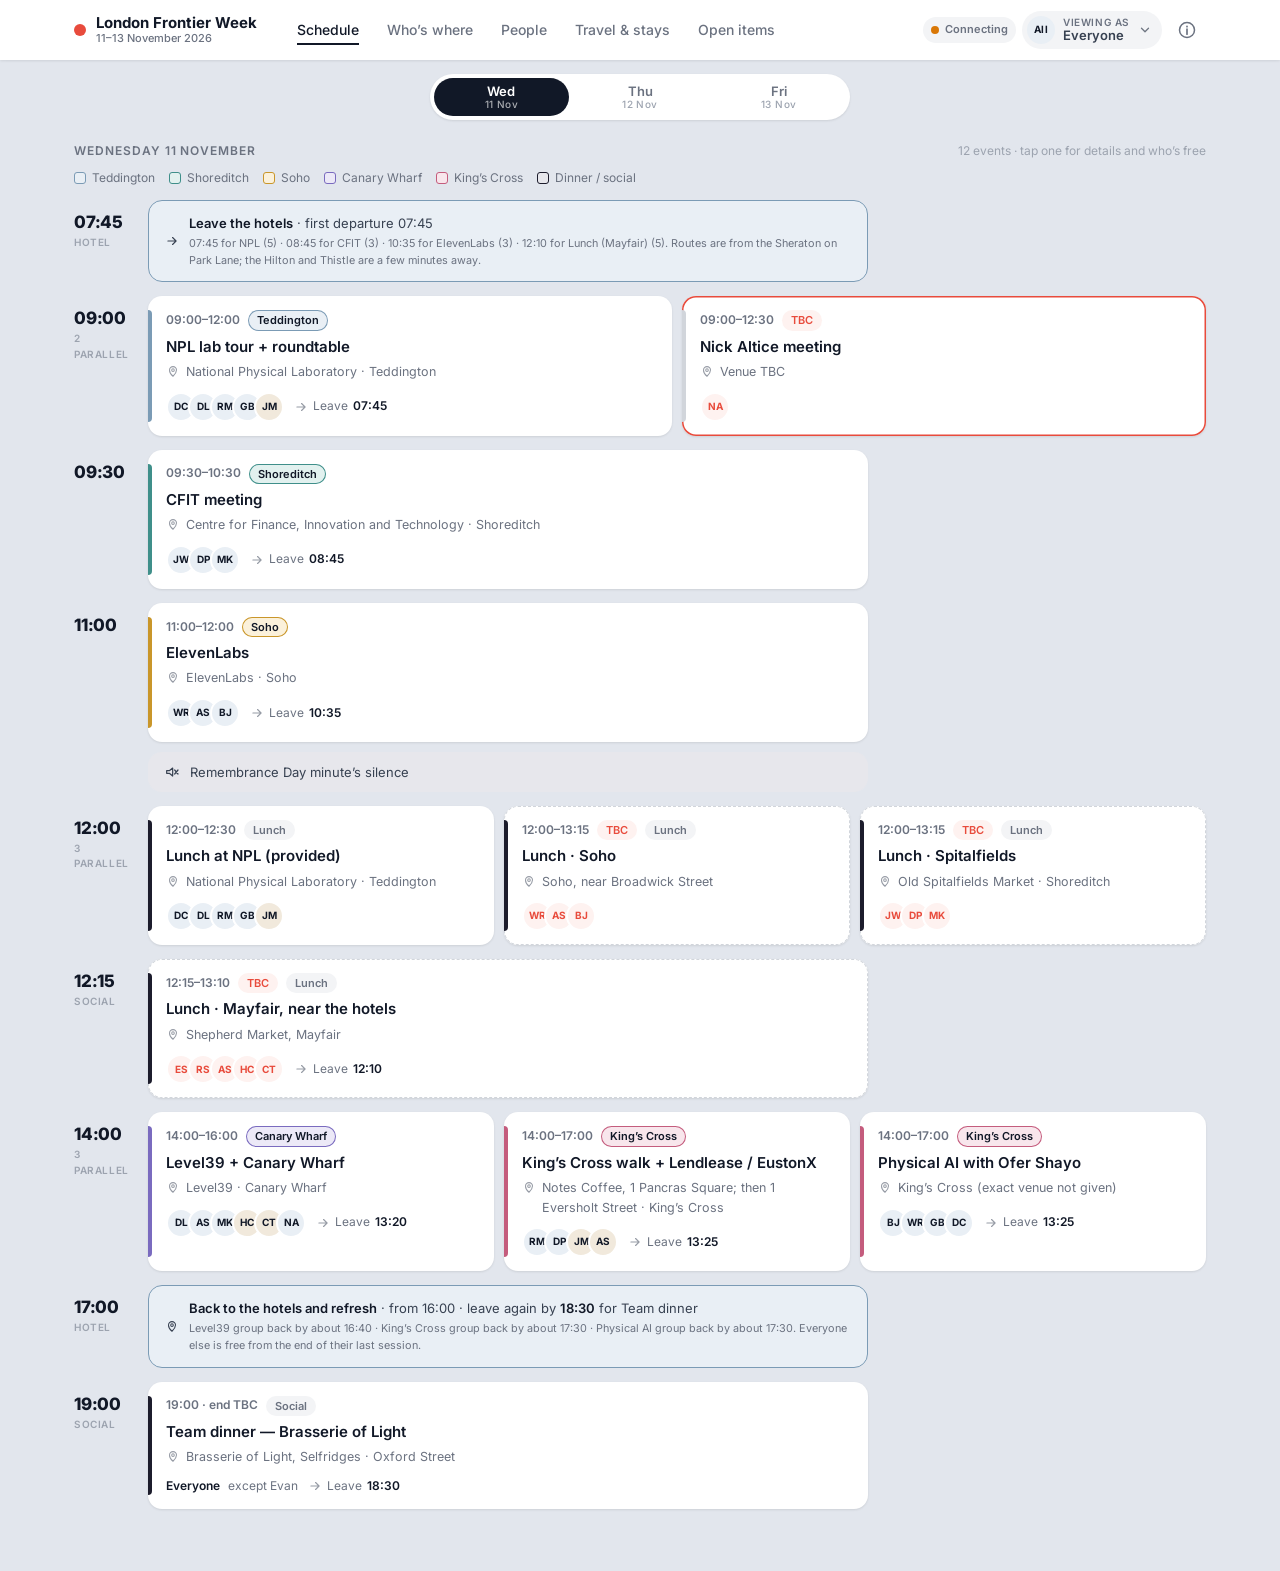
==== index.html @ eea6e0cc "Publish London Frontier Week schedule app Co-Authored-By: Claude Fable 5.1 <noreply@anthropic.com> C" ====
<!DOCTYPE html>
<html lang="en">
<head>
  <meta charset="UTF-8" />
  <meta name="viewport" content="width=device-width, initial-scale=1, viewport-fit=cover" />
  <meta name="robots" content="noindex, nofollow" />
  <meta name="theme-color" content="#E2E6ED" />
  <meta name="apple-mobile-web-app-capable" content="yes" />
  <meta name="apple-mobile-web-app-status-bar-style" content="default" />
  <meta name="apple-mobile-web-app-title" content="Frontier Week" />
  <title>London Frontier Week</title>
  <link rel="manifest" href="manifest.webmanifest" />
  <link rel="icon" href="icon.svg" type="image/svg+xml" />
  <link rel="apple-touch-icon" href="icon-180.png" />
  <link rel="preconnect" href="https://fonts.googleapis.com" />
  <link rel="preconnect" href="https://fonts.gstatic.com" crossorigin />
  <link href="https://fonts.googleapis.com/css2?family=Inter:wght@400;500;600;700;800&display=swap" rel="stylesheet" />
  <link rel="stylesheet" href="styles.css" />
</head>
<body>
  <a class="skip" href="#main">Skip to content</a>

  <header class="topbar">
    <div class="topbar-inner">
      <a class="brand" href="#schedule" aria-label="London Frontier Week, home">
        <span class="brand-mark" aria-hidden="true"></span>
        <span class="brand-text">
          <span class="brand-title"><span class="long">London </span>Frontier Week</span>
          <span class="brand-sub" id="brandSub">11–13 November 2026</span>
        </span>
      </a>

      <nav class="nav" aria-label="Sections">
        <a class="nav-link" data-tab="schedule" href="#schedule">Schedule</a>
        <a class="nav-link" data-tab="board" href="#board">Who’s where</a>
        <a class="nav-link" data-tab="people" href="#people">People</a>
        <a class="nav-link" data-tab="logistics" href="#logistics">Travel &amp; stays</a>
        <a class="nav-link" data-tab="issues" href="#issues">Open items</a>
      </nav>

      <div class="topbar-actions">
        <span class="status static" id="status" title="Read-only copy"><i></i><span>Read-only</span></span>
        <button class="editbtn" id="editBtn" type="button" aria-pressed="false" hidden></button>
        <button class="viewer" id="viewerBtn" type="button" aria-haspopup="dialog">
          <span class="viewer-avatar" id="viewerAvatar" aria-hidden="true">All</span>
          <span class="viewer-text"><span class="viewer-label">Viewing as</span><span class="viewer-name" id="viewerName">Everyone</span></span>
          <svg class="viewer-caret" width="14" height="14" viewBox="0 0 24 24" aria-hidden="true"><path d="M6 9l6 6 6-6" fill="none" stroke="currentColor" stroke-width="2.2" stroke-linecap="round" stroke-linejoin="round"/></svg>
        </button>
        <button class="iconbtn" id="aboutBtn" type="button" aria-label="About this schedule">
          <svg width="20" height="20" viewBox="0 0 24 24" aria-hidden="true"><circle cx="12" cy="12" r="9" fill="none" stroke="currentColor" stroke-width="1.8"/><path d="M12 11v6M12 7.5v.5" stroke="currentColor" stroke-width="2" stroke-linecap="round"/></svg>
        </button>
      </div>
    </div>
  </header>

  <div class="daybar" id="daybar" role="tablist" aria-label="Day"></div>

  <main id="main" class="content" tabindex="-1"></main>

  <nav class="bottomnav" aria-label="Sections">
    <a class="bn-item" data-tab="schedule" href="#schedule">
      <svg viewBox="0 0 24 24" aria-hidden="true"><rect x="3.5" y="5" width="17" height="15" rx="3" fill="none" stroke="currentColor" stroke-width="1.8"/><path d="M3.5 10h17M8 3v4M16 3v4" stroke="currentColor" stroke-width="1.8" stroke-linecap="round"/></svg>
      <span>Schedule</span>
    </a>
    <a class="bn-item" data-tab="board" href="#board">
      <svg viewBox="0 0 24 24" aria-hidden="true"><path d="M4 7h7M4 12h11M4 17h5M14 7h6M18 12h2M12 17h8" stroke="currentColor" stroke-width="2.2" stroke-linecap="round"/></svg>
      <span>Who’s where</span>
    </a>
    <a class="bn-item" data-tab="people" href="#people">
      <svg viewBox="0 0 24 24" aria-hidden="true"><circle cx="9" cy="8.5" r="3.5" fill="none" stroke="currentColor" stroke-width="1.8"/><path d="M3 19c0-3.3 2.7-5.5 6-5.5s6 2.2 6 5.5" fill="none" stroke="currentColor" stroke-width="1.8" stroke-linecap="round"/><path d="M15.5 5.5a3 3 0 0 1 0 6M17 13.8c2.4.5 4 2.4 4 5.2" fill="none" stroke="currentColor" stroke-width="1.8" stroke-linecap="round"/></svg>
      <span>People</span>
    </a>
    <a class="bn-item" data-tab="logistics" href="#logistics">
      <svg viewBox="0 0 24 24" aria-hidden="true"><path d="M12 21s6-5.2 6-10.5A6 6 0 0 0 6 10.5C6 15.8 12 21 12 21z" fill="none" stroke="currentColor" stroke-width="1.8" stroke-linejoin="round"/><circle cx="12" cy="10.5" r="2.2" fill="none" stroke="currentColor" stroke-width="1.8"/></svg>
      <span>Travel</span>
    </a>
    <a class="bn-item" data-tab="issues" href="#issues">
      <svg viewBox="0 0 24 24" aria-hidden="true"><path d="M12 4l9 16H3z" fill="none" stroke="currentColor" stroke-width="1.8" stroke-linejoin="round"/><path d="M12 10v4.5M12 17.2v.3" stroke="currentColor" stroke-width="2" stroke-linecap="round"/></svg>
      <span>Open items</span>
      <em class="bn-badge" id="issuesBadge" hidden></em>
    </a>
  </nav>

  <div class="sheet-root" id="sheetRoot" hidden>
    <div class="sheet-backdrop" id="sheetBackdrop"></div>
    <section class="sheet" id="sheet" role="dialog" aria-modal="true" aria-labelledby="sheetTitle">
      <div class="sheet-handle" aria-hidden="true"></div>
      <button class="sheet-close" id="sheetClose" type="button" aria-label="Close">
        <svg width="18" height="18" viewBox="0 0 24 24" aria-hidden="true"><path d="M6 6l12 12M18 6L6 18" stroke="currentColor" stroke-width="2.2" stroke-linecap="round"/></svg>
      </button>
      <div class="sheet-body" id="sheetBody"></div>
    </section>
  </div>

  <script src="data.js"></script>
  <script src="store.js"></script>
  <script src="app.js"></script>
</body>
</html>
---- styles.css ----
/* ==========================================================================
   London Frontier Week — styles
   Light dashboard system: cool grey canvas, white cards, one accent.
   Mobile first; desktop layout from 900px.
   ========================================================================== */

:root {
  --bg:            #E2E6ED;
  --surface:       #FFFFFF;
  --surface-muted: #F3F4F6;
  --border:        #E5E8EE;

  --text-primary:  #111827;
  --text-body:     #374151;
  --text-muted:    #6B7280;
  --text-faint:    #9CA3AF;

  --accent:        #E84B3C;
  --accent-light:  #FEF2F0;

  --data-blue:     #7B9BB5;
  --data-blue-light: #E9EFF5;
  --data-coral:    #E84B3C;
  --data-dark:     #1C1C2C;
  --data-dark-light: #E7E7EC;
  --data-grey:     #D1D5DB;

  --success:       #16A34A;
  --success-light: #ECFDF3;
  --warning:       #D97706;
  --warning-light: #FFF7E8;
  --danger:        #E84B3C;

  --shadow-sm: 0 1px 3px rgba(0,0,0,0.06), 0 1px 2px rgba(0,0,0,0.04);
  --shadow-md: 0 4px 12px rgba(0,0,0,0.08), 0 2px 4px rgba(0,0,0,0.04);
  --shadow-lg: 0 8px 24px rgba(0,0,0,0.10), 0 4px 8px rgba(0,0,0,0.06);

  --radius-sm: 8px;
  --radius-md: 14px;
  --radius-lg: 20px;
  --radius-xl: 28px;
  --radius-pill: 999px;

  --font: 'Inter', -apple-system, BlinkMacSystemFont, 'Segoe UI', sans-serif;

  --topbar-h: 60px;
  --daybar-h: 56px;
  --bottomnav-h: 64px;
  --content-max: 1180px;
}

* { box-sizing: border-box; margin: 0; padding: 0; }
html { -webkit-text-size-adjust: 100%; }
body {
  font-family: var(--font);
  font-size: 14px;
  line-height: 1.55;
  color: var(--text-body);
  background: var(--bg);
  -webkit-font-smoothing: antialiased;
  min-height: 100vh;
  padding-bottom: calc(var(--bottomnav-h) + env(safe-area-inset-bottom));
}
body.sheet-open { overflow: hidden; }

a { color: inherit; }
button { font: inherit; color: inherit; background: none; border: 0; cursor: pointer; }
button:focus-visible, a:focus-visible, [tabindex]:focus-visible { outline: 3px solid rgba(123,155,181,.55); outline-offset: 2px; border-radius: var(--radius-sm); }
h1, h2, h3, h4 { color: var(--text-primary); line-height: 1.25; font-weight: 700; }
p { margin: 0; }
ul { list-style: none; }

.skip { position: absolute; left: -9999px; top: 8px; background: var(--surface); padding: 8px 12px; border-radius: var(--radius-sm); z-index: 100; }
.skip:focus { left: 8px; }

/* ---------------------------------------------------------------- Top bar */
.topbar {
  position: sticky; top: 0; z-index: 30;
  background: var(--surface);
  box-shadow: var(--shadow-sm);
  padding-top: env(safe-area-inset-top);
}
.topbar-inner {
  max-width: var(--content-max); margin: 0 auto;
  height: var(--topbar-h);
  display: flex; align-items: center; gap: 16px;
  padding: 0 16px;
}
.brand { display: flex; align-items: center; gap: 10px; text-decoration: none; min-width: 0; }
.brand-mark { width: 12px; height: 12px; border-radius: 50%; background: var(--accent); flex: none; }
.brand-text { display: flex; flex-direction: column; min-width: 0; }
.brand-title { font-size: 15px; font-weight: 700; color: var(--text-primary); white-space: nowrap; line-height: 1.2; }
.brand-sub { font-size: 11px; font-weight: 500; color: var(--text-muted); white-space: nowrap; line-height: 1.2; }

.nav { display: none; align-items: center; gap: 28px; margin-left: 24px; }
.nav-link {
  font-size: 14px; font-weight: 500; color: var(--text-muted); text-decoration: none;
  padding: 4px 0 2px; border-bottom: 2px solid transparent; white-space: nowrap;
  transition: color .15s, border-color .15s;
}
.nav-link:hover { color: var(--text-primary); }
.nav-link.active { color: var(--text-primary); border-bottom-color: var(--text-primary); }

.topbar-actions { margin-left: auto; display: flex; align-items: center; gap: 6px; }
.viewer {
  display: flex; align-items: center; gap: 8px;
  padding: 5px 10px 5px 5px; border-radius: var(--radius-pill);
  background: var(--surface-muted); max-width: 210px;
  transition: background .15s;
}
.viewer:hover { background: #E9EBF0; }
.viewer.is-person { background: var(--text-primary); color: #fff; }
.viewer.is-person .viewer-label { color: rgba(255,255,255,.65); }
.viewer-avatar {
  width: 28px; height: 28px; border-radius: 50%; flex: none;
  display: grid; place-items: center;
  background: var(--data-blue-light); color: var(--text-primary);
  font-size: 10px; font-weight: 700; letter-spacing: .02em;
}
.viewer.is-person .viewer-avatar { background: #fff; color: var(--text-primary); }
.viewer-text { display: flex; flex-direction: column; min-width: 0; text-align: left; line-height: 1.15; }
.viewer-label { font-size: 10px; font-weight: 600; color: var(--text-muted); text-transform: uppercase; letter-spacing: .06em; }
.viewer-name { font-size: 13px; font-weight: 600; white-space: nowrap; overflow: hidden; text-overflow: ellipsis; }
.viewer-caret { flex: none; opacity: .7; }
.viewer-name .full { display: none; }
.viewer-name .short { display: inline; }
@media (max-width: 639px) {
  .viewer-label, .brand-sub { display: none; }
  .viewer { max-width: 150px; padding: 4px 8px 4px 4px; }
  .viewer-avatar { width: 26px; height: 26px; }
}
@media (min-width: 640px) {
  .viewer-name .full { display: inline; }
  .viewer-name .short { display: none; }
}
.iconbtn {
  width: 38px; height: 38px; border-radius: 50%; display: grid; place-items: center;
  color: var(--text-muted);
}
.iconbtn:hover { background: var(--surface-muted); color: var(--text-primary); }

/* ---------------------------------------------------------------- Day bar */
.daybar {
  position: sticky; top: calc(var(--topbar-h) + env(safe-area-inset-top)); z-index: 25;
  background: var(--bg);
  padding: 10px 16px 6px;
  display: flex; justify-content: center;
}
.daybar[hidden] { display: none; }
.segmented {
  display: inline-flex; gap: 4px; padding: 4px;
  background: var(--surface); border-radius: var(--radius-pill); box-shadow: var(--shadow-sm);
  width: 100%; max-width: 440px;
}
.seg {
  flex: 1; display: flex; flex-direction: column; align-items: center; justify-content: center;
  padding: 6px 10px; border-radius: var(--radius-pill);
  font-size: 13px; font-weight: 600; color: var(--text-muted);
  line-height: 1.15; transition: background .15s, color .15s;
}
.seg small { font-size: 10px; font-weight: 500; color: var(--text-faint); letter-spacing: .04em; }
.seg:hover { color: var(--text-primary); }
.seg.active { background: var(--text-primary); color: #fff; }
.seg.active small { color: rgba(255,255,255,.65); }
.seg.today:not(.active)::after { content: ''; display: block; width: 4px; height: 4px; border-radius: 50%; background: var(--accent); margin-top: 3px; }

/* ---------------------------------------------------------------- Content */
.content {
  max-width: var(--content-max); margin: 0 auto;
  padding: 10px 16px 32px;
}
.content:focus { outline: none; }

.section { margin-top: 22px; }
.section:first-child { margin-top: 6px; }
.section-head { display: flex; align-items: baseline; justify-content: space-between; gap: 6px 12px; margin-bottom: 10px; flex-wrap: wrap; }
.section-title { font-size: 12px; font-weight: 600; color: var(--text-muted); text-transform: uppercase; letter-spacing: .08em; }
.section-meta { font-size: 12px; color: var(--text-faint); }

.card {
  background: var(--surface); border-radius: var(--radius-lg);
  box-shadow: var(--shadow-sm); padding: 20px 22px;
}
.card-compact { padding: 16px 18px; border-radius: var(--radius-md); }
.card-flat { background: var(--surface-muted); border-radius: var(--radius-md); padding: 14px 16px; box-shadow: none; }

.badge {
  display: inline-flex; align-items: center; gap: 5px;
  padding: 3px 9px; border-radius: var(--radius-pill);
  font-size: 11px; font-weight: 600; line-height: 1.3; white-space: nowrap;
}
.badge-default { background: var(--surface-muted); color: var(--text-muted); }
.badge-dark { background: var(--text-primary); color: #fff; }
.badge-accent { background: var(--accent); color: #fff; }
.badge-light-red { background: var(--accent-light); color: var(--accent); }
.badge-warn { background: var(--warning-light); color: var(--warning); }
.badge-ok { background: var(--success-light); color: var(--success); }
.badge-outline { background: transparent; border: 1px solid var(--border); color: var(--text-muted); }

.btn {
  display: inline-flex; align-items: center; justify-content: center; gap: 8px;
  padding: 10px 18px; border-radius: var(--radius-pill);
  font-size: 13px; font-weight: 600; transition: all .15s; text-decoration: none;
}
.btn-dark { background: var(--text-primary); color: #fff; }
.btn-dark:hover { filter: brightness(1.15); }
.btn-ghost { border: 1px solid var(--border); color: var(--text-body); background: var(--surface); }
.btn-ghost:hover { background: var(--surface-muted); }
.btn-sm { padding: 7px 13px; font-size: 12px; }

.empty {
  text-align: center; color: var(--text-muted); padding: 36px 20px;
}
.empty strong { display: block; color: var(--text-primary); font-size: 16px; margin-bottom: 4px; }

/* ---------------------------------------------------------------- Avatars */
.avatar {
  width: 30px; height: 30px; border-radius: 50%; flex: none;
  display: grid; place-items: center;
  background: var(--data-blue-light); color: var(--text-primary);
  font-size: 10px; font-weight: 700; letter-spacing: 0;
  border: 2px solid var(--surface);
}
.avatar.lg { width: 48px; height: 48px; font-size: 16px; }
.avatar.xl { width: 64px; height: 64px; font-size: 21px; }
.avatar.utah { background: #F1E9DC; }
.avatar.other { background: var(--surface-muted); }
.avatar.tbc { background: var(--accent-light); color: var(--accent); }
.avatar-stack { display: flex; align-items: center; }
.avatar-stack .avatar { margin-left: -8px; }
.avatar-stack .avatar:first-child { margin-left: 0; }
.avatar-stack .avatar.more { background: var(--text-primary); color: #fff; font-size: 10px; }

.chips { display: flex; flex-wrap: wrap; gap: 6px; }
.chip {
  display: inline-flex; align-items: center; gap: 7px;
  padding: 4px 10px 4px 4px; border-radius: var(--radius-pill);
  background: var(--surface-muted); font-size: 12px; font-weight: 600; color: var(--text-primary);
  transition: background .15s;
}
.chip:hover { background: #E9EBF0; }
.chip .avatar { width: 22px; height: 22px; font-size: 9px; border: 0; }
.chip.tbc { background: var(--accent-light); color: var(--accent); }
.chip.tbc .avatar { background: #fff; color: var(--accent); }
.chip small { font-weight: 500; color: var(--text-muted); }

/* -------------------------------------------------------------- Schedule */
.now-banner {
  display: flex; align-items: center; gap: 12px; flex-wrap: wrap;
  background: var(--text-primary); color: #fff; border-radius: var(--radius-md);
  padding: 12px 16px; margin: 6px 0 14px;
}
.now-banner .badge { background: var(--accent); color: #fff; }
.now-banner b { font-weight: 600; }
.now-banner span { color: rgba(255,255,255,.7); }

.slot { display: grid; grid-template-columns: 54px 1fr; gap: 10px; margin-bottom: 14px; }
.slot-time { padding-top: 14px; }
.slot-time b { display: block; font-size: 15px; font-weight: 800; color: var(--text-primary); line-height: 1; letter-spacing: -.01em; }
.slot-time small { display: block; font-size: 10px; font-weight: 600; color: var(--text-faint); margin-top: 4px; text-transform: uppercase; letter-spacing: .06em; }
.slot-cards { display: grid; gap: 10px; grid-template-columns: 1fr; min-width: 0; }

.ev {
  position: relative; text-align: left; width: 100%;
  background: var(--surface); border-radius: var(--radius-md);
  box-shadow: var(--shadow-sm); padding: 14px 16px 14px 18px;
  display: flex; flex-direction: column; gap: 6px; min-width: 0;
  transition: box-shadow .15s, transform .15s;
}
.ev::before {
  content: ''; position: absolute; left: 0; top: 14px; bottom: 14px; width: 4px; border-radius: 0 4px 4px 0;
  background: var(--s-bd, var(--data-blue));
}
.ev.status-tbc { box-shadow: var(--shadow-sm), inset 0 0 0 1.5px var(--accent); }
.ev.status-tbc.is-lunch { box-shadow: var(--shadow-sm); outline: 1.5px dashed var(--data-grey); outline-offset: -1.5px; }
.stream-badge { background: var(--s-bg); color: var(--text-primary); box-shadow: inset 0 0 0 1px var(--s-bd); }
.stream-legend { display: flex; flex-wrap: wrap; gap: 6px 14px; margin: -2px 0 12px; font-size: 12px; color: var(--text-muted); }
.stream-legend i { display: inline-block; width: 12px; height: 12px; border-radius: 3px; border: 1.5px solid; margin-right: 6px; vertical-align: -2px; }
.ev:hover { box-shadow: var(--shadow-md); transform: translateY(-1px); }
.ev.is-now { box-shadow: var(--shadow-md), 0 0 0 2px var(--text-primary); }
.ev-top { display: flex; align-items: center; gap: 8px; flex-wrap: wrap; }
.ev-time { font-size: 12px; font-weight: 600; color: var(--text-muted); }
.ev-title { font-size: 15px; font-weight: 600; color: var(--text-primary); line-height: 1.3; }
.ev-venue { font-size: 12.5px; color: var(--text-muted); display: flex; gap: 6px; align-items: flex-start; }
.ev-venue svg { flex: none; margin-top: 2px; opacity: .7; }
.ev-foot { display: flex; align-items: center; justify-content: space-between; gap: 10px; margin-top: 4px; flex-wrap: wrap; }
.ev-leave { font-size: 12px; color: var(--text-muted); display: inline-flex; align-items: center; gap: 5px; }
.ev-leave b { color: var(--text-primary); font-weight: 600; }
.ev-leave svg { opacity: .7; }

.free {
  display: flex; align-items: center; gap: 10px;
  padding: 12px 16px; border-radius: var(--radius-md);
  border: 1.5px dashed var(--data-grey); color: var(--text-muted); font-size: 13px;
}
.free .ic { flex: none; display: grid; }
.free .txt { flex: 1; min-width: 0; }
.free b { color: var(--text-primary); font-weight: 600; }
.free .txt small { display: block; color: var(--text-muted); margin-top: 3px; }
.free .badge { flex: none; }
.span-all { grid-column: 1 / -1; }

.marker {
  display: flex; align-items: center; gap: 10px;
  padding: 10px 16px; border-radius: var(--radius-md);
  background: var(--data-dark-light); color: var(--text-body); font-size: 13px;
}
.marker b { color: var(--text-primary); font-weight: 600; }
.marker svg { flex: none; }

.person-head {
  display: flex; align-items: center; gap: 14px; margin: 6px 0 16px;
}
.person-head .avatar { flex: none; }
.person-head h2 { font-size: 18px; }
.person-head p { font-size: 12.5px; color: var(--text-muted); }
.person-head .btn { margin-left: auto; }

/* ----------------------------------------------------------------- Board */
.board-wrap { background: var(--surface); border-radius: var(--radius-lg); box-shadow: var(--shadow-sm); overflow: hidden; }
.board-scroll { overflow-x: auto; overflow-y: hidden; -webkit-overflow-scrolling: touch; }
.board { display: grid; grid-template-columns: 112px 1fr; min-width: 1040px; position: relative; }
.board-corner { position: sticky; left: 0; z-index: 4; background: var(--surface); border-bottom: 1px solid var(--border); border-right: 1px solid var(--border); padding: 10px 12px; font-size: 11px; font-weight: 600; color: var(--text-faint); text-transform: uppercase; letter-spacing: .06em; display: flex; align-items: flex-end; }
.board-hours { position: relative; height: 40px; border-bottom: 1px solid var(--border); }
.board-hour { position: absolute; top: 18px; transform: translateX(-50%); font-size: 11px; font-weight: 600; color: var(--text-muted); }
.board-hour.first { transform: none; margin-left: 6px; }
.board-name {
  position: sticky; left: 0; z-index: 3; background: var(--surface);
  border-right: 1px solid var(--border); border-bottom: 1px solid var(--border);
  padding: 0 10px; display: flex; align-items: center; gap: 8px; min-height: 46px;
  font-size: 13px; font-weight: 600; color: var(--text-primary); text-align: left; width: 100%;
}
.board-name:hover { background: var(--surface-muted); }
.board-name .avatar { width: 26px; height: 26px; font-size: 9px; border: 0; }
.board-name small { display: block; font-size: 10px; font-weight: 500; color: var(--text-faint); line-height: 1.1; }
.board-name .nm { display: flex; flex-direction: column; line-height: 1.15; }
.board-lane { position: relative; border-bottom: 1px solid var(--border); min-height: 46px; }
.board-row.is-viewer .board-name, .board-row.is-viewer .board-lane { background: var(--data-blue-light); }
.board-row.is-viewer .board-name { font-weight: 700; }
.board-grid-line { position: absolute; top: 0; bottom: 0; width: 1px; background: rgba(0,0,0,.045); pointer-events: none; }
.board-now { position: absolute; top: 0; bottom: 0; width: 2px; background: var(--accent); z-index: 2; pointer-events: none; }
.board-now-label { position: absolute; top: 1px; transform: translateX(-50%); background: var(--accent); color: #fff; font-size: 10px; font-weight: 700; padding: 2px 7px; border-radius: var(--radius-pill); z-index: 5; pointer-events: none; }
.blk {
  position: absolute; height: 32px; border-radius: 7px;
  padding: 0 6px; display: flex; align-items: center; gap: 6px;
  font-size: 10.5px; font-weight: 600; color: var(--text-primary);
  background: var(--s-bg, var(--data-blue-light)); border-left: 3px solid var(--s-bd, var(--data-blue));
  overflow: hidden; white-space: nowrap; text-overflow: ellipsis; text-align: left;
  transition: filter .15s, box-shadow .15s; z-index: 1;
}
.blk span { overflow: hidden; text-overflow: ellipsis; }
.blk:hover { filter: brightness(.96); box-shadow: var(--shadow-sm); z-index: 2; }
.blk.kind-personal { color: var(--text-muted); }
.blk.status-tbc, .blk.is-tbc { outline: 1.5px dashed var(--accent); outline-offset: -1.5px; color: #B3382C; }
.blk.time-tbc { outline: 1.5px dashed var(--text-faint); outline-offset: -1.5px; }
.blk.open-end { -webkit-mask-image: linear-gradient(to right, #000 55%, transparent); mask-image: linear-gradient(to right, #000 55%, transparent); }
.board-legend { display: flex; flex-wrap: wrap; gap: 14px; padding: 12px 16px; border-top: 1px solid var(--border); font-size: 12px; color: var(--text-muted); }
.board-legend i { display: inline-block; width: 12px; height: 12px; border-radius: 3px; margin-right: 6px; vertical-align: -2px; border-left: 3px solid var(--data-blue); background: var(--data-blue-light); }
.board-legend i.social { border-left-color: var(--data-dark); background: var(--data-dark-light); }
.board-legend i.tbc { border-left-color: var(--accent); background: var(--accent-light); }
.board-legend i.personal { border-left-color: var(--data-grey); background: var(--surface-muted); }
.board-hint { font-size: 12px; color: var(--text-faint); margin: 10px 2px 0; }

/* ---------------------------------------------------------------- People */
.search {
  width: 100%; padding: 11px 14px 11px 40px; border-radius: var(--radius-pill);
  border: 0; background: var(--surface); box-shadow: var(--shadow-sm);
  font: inherit; font-size: 14px; color: var(--text-primary);
}
.search::placeholder { color: var(--text-faint); }
.search-wrap { position: relative; margin: 6px 0 14px; }
.search-wrap svg { position: absolute; left: 14px; top: 50%; transform: translateY(-50%); color: var(--text-faint); }
.people-grid { display: grid; gap: 10px; grid-template-columns: 1fr; }
.pc {
  display: flex; align-items: center; gap: 12px; text-align: left; width: 100%; min-width: 0;
  background: var(--surface); border-radius: var(--radius-md); box-shadow: var(--shadow-sm);
  padding: 12px 14px; transition: box-shadow .15s, transform .15s;
}
.pc:hover { box-shadow: var(--shadow-md); transform: translateY(-1px); }
.pc .avatar { width: 40px; height: 40px; font-size: 13px; border: 0; }
.pc-body { min-width: 0; flex: 1; }
.pc-name { font-size: 14px; font-weight: 600; color: var(--text-primary); display: flex; align-items: center; gap: 8px; flex-wrap: wrap; }
.pc-role { display: block; font-size: 12px; color: var(--text-muted); white-space: nowrap; overflow: hidden; text-overflow: ellipsis; }
.pc-hotel { display: block; font-size: 11.5px; color: var(--text-faint); margin-top: 2px; }
.pc svg.arrow { flex: none; color: var(--text-faint); }
.people-groups { display: flex; gap: 6px; flex-wrap: wrap; margin-bottom: 12px; }
.filter-pill { padding: 6px 12px; border-radius: var(--radius-pill); background: var(--surface); box-shadow: var(--shadow-sm); font-size: 12px; font-weight: 600; color: var(--text-muted); }
.filter-pill.active { background: var(--text-primary); color: #fff; }

/* ------------------------------------------------------------- Logistics */
.day-heading { display: flex; align-items: baseline; gap: 10px; margin: 22px 0 10px; }
.day-heading h2 { font-size: 18px; }
.day-heading span { font-size: 12px; color: var(--text-faint); }
.travel-grid { display: grid; gap: 10px; grid-template-columns: 1fr; }
.tc { display: flex; flex-direction: column; gap: 8px; text-align: left; width: 100%; }
.tc-head { display: flex; align-items: baseline; gap: 10px; }
.tc-depart { font-size: 22px; font-weight: 800; color: var(--text-primary); line-height: 1; letter-spacing: -.01em; }
.tc-depart small { font-size: 10px; font-weight: 600; color: var(--text-faint); display: block; text-transform: uppercase; letter-spacing: .06em; margin-bottom: 2px; }
.tc-to { font-size: 14px; font-weight: 600; color: var(--text-primary); }
.tc-to small { display: block; font-size: 12px; font-weight: 400; color: var(--text-muted); }
.tc-route { font-size: 13px; color: var(--text-body); }
.tc-meta { font-size: 12px; color: var(--text-muted); }
.tc-foot { display: flex; align-items: center; justify-content: space-between; gap: 10px; flex-wrap: wrap; }
.kv { display: grid; grid-template-columns: 92px 1fr; gap: 6px 12px; font-size: 13px; }
.kv b { color: var(--text-muted); font-weight: 600; font-size: 12px; }
.kv strong { color: var(--text-primary); font-weight: 600; }
.kv a { color: var(--text-primary); }
.dc { display: flex; flex-direction: column; gap: 8px; }
.dc-head { display: flex; justify-content: space-between; gap: 10px; align-items: flex-start; }
.dc h3 { font-size: 15px; }
.dc .when { font-size: 12px; color: var(--text-muted); }
.hotel-row { display: grid; grid-template-columns: 1fr; gap: 6px; padding: 12px 0; border-top: 1px solid var(--border); }
.hotel-row:first-of-type { border-top: 0; padding-top: 0; }
.hotel-name { font-size: 14px; font-weight: 600; color: var(--text-primary); display: flex; gap: 8px; align-items: center; flex-wrap: wrap; }
.hotel-name small { font-weight: 500; color: var(--text-faint); font-size: 12px; }
.maplink { display: inline-flex; align-items: center; gap: 5px; font-size: 12px; font-weight: 600; color: var(--text-primary); text-decoration: none; padding: 5px 10px; border-radius: var(--radius-pill); background: var(--surface-muted); }
.maplink:hover { background: #E9EBF0; }
.maplink svg { opacity: .8; }

/* ---------------------------------------------------------------- Issues */
.stat-row { display: grid; grid-template-columns: repeat(2, 1fr); gap: 1px; background: var(--border); border-radius: var(--radius-md); overflow: hidden; box-shadow: var(--shadow-sm); }
.stat-cell { background: var(--surface); padding: 16px 18px; }
.stat-label { font-size: 11px; font-weight: 600; color: var(--text-muted); text-transform: uppercase; letter-spacing: .06em; margin-bottom: 6px; }
.stat-value { font-size: 32px; font-weight: 800; color: var(--text-primary); line-height: 1; letter-spacing: -.02em; }
.stat-value.accent { color: var(--accent); }
.issue { display: flex; gap: 12px; align-items: flex-start; text-align: left; }
.issue-sev { flex: none; width: 10px; height: 10px; border-radius: 50%; margin-top: 6px; background: var(--warning); }
.issue.critical .issue-sev { background: var(--accent); }
.issue.check .issue-sev { background: var(--data-blue); }
.issue h3 { font-size: 14px; font-weight: 600; margin-bottom: 2px; }
.issue p { font-size: 13px; color: var(--text-body); }
.issue .src { font-size: 11px; color: var(--text-faint); margin-top: 4px; }
.issue-list { display: grid; gap: 8px; }
.action-group { padding: 12px 0; border-top: 1px solid var(--border); }
.action-group:first-child { border-top: 0; padding-top: 0; }
.action-group:last-child { padding-bottom: 0; }
.action-title { display: flex; align-items: center; gap: 8px; flex-wrap: wrap; font-size: 14px; font-weight: 600; color: var(--text-primary); background: none; text-align: left; }
.action-title small { font-weight: 500; color: var(--text-muted); font-size: 12px; }
.action-items { margin-top: 6px; display: grid; gap: 4px; }
.action-items li { display: flex; gap: 8px; font-size: 13px; color: var(--text-body); }
.action-items li::before { content: ''; flex: none; width: 6px; height: 6px; border-radius: 50%; background: var(--data-grey); margin-top: 7px; }
.coverage-row { display: flex; align-items: center; gap: 10px; padding: 10px 0; border-top: 1px solid var(--border); flex-wrap: wrap; }
.coverage-row:first-child { border-top: 0; padding-top: 0; }
.coverage-row .avatar { border: 0; }
.coverage-row .nm { font-weight: 600; color: var(--text-primary); font-size: 13px; min-width: 120px; }
.coverage-row .gap { font-size: 13px; color: var(--text-body); }
.coverage-row .gap b { color: var(--text-primary); font-weight: 600; }
.coverage-row .dur { margin-left: auto; }
.select {
  appearance: none; -webkit-appearance: none;
  font: inherit; font-size: 12px; font-weight: 600; color: var(--text-primary);
  padding: 6px 30px 6px 12px; border-radius: var(--radius-pill); border: 0;
  background: var(--surface) url("data:image/svg+xml,%3Csvg xmlns='http://www.w3.org/2000/svg' width='14' height='14' viewBox='0 0 24 24'%3E%3Cpath d='M6 9l6 6 6-6' fill='none' stroke='%236B7280' stroke-width='2.2' stroke-linecap='round' stroke-linejoin='round'/%3E%3C/svg%3E") no-repeat right 10px center;
  box-shadow: var(--shadow-sm);
}

/* ---------------------------------------------------------------- Sheets */
.sheet-root { position: fixed; inset: 0; z-index: 50; }
.sheet-root[hidden] { display: none; }
.sheet-backdrop { position: absolute; inset: 0; background: rgba(17,24,39,.45); backdrop-filter: blur(2px); animation: fade .18s ease; }
.sheet {
  position: absolute; left: 0; right: 0; bottom: 0;
  background: var(--surface); border-radius: var(--radius-xl) var(--radius-xl) 0 0;
  box-shadow: var(--shadow-lg); max-height: 90vh; max-height: 90dvh;
  display: flex; flex-direction: column;
  animation: rise .22s cubic-bezier(.2,.8,.2,1);
  padding-bottom: env(safe-area-inset-bottom);
}
.sheet-handle { width: 40px; height: 4px; border-radius: 2px; background: var(--data-grey); margin: 10px auto 0; flex: none; }
.sheet-close { position: absolute; right: 12px; top: 12px; width: 36px; height: 36px; border-radius: 50%; background: var(--surface-muted); color: var(--text-primary); display: grid; place-items: center; z-index: 2; }
.sheet-close:hover { background: #E9EBF0; }
.sheet-body { overflow-y: auto; padding: 14px 20px 28px; -webkit-overflow-scrolling: touch; }
.sheet-kicker { font-size: 11px; font-weight: 600; color: var(--text-muted); text-transform: uppercase; letter-spacing: .08em; margin-bottom: 6px; display: flex; gap: 8px; align-items: center; flex-wrap: wrap; }
.sheet h2 { font-size: 21px; font-weight: 700; padding-right: 40px; letter-spacing: -.01em; margin-bottom: 4px; }
.sheet-sub { font-size: 13.5px; color: var(--text-muted); }
.sheet-section { margin-top: 18px; padding-top: 16px; border-top: 1px solid var(--border); }
.sheet-section h3 { font-size: 12px; font-weight: 600; color: var(--text-muted); text-transform: uppercase; letter-spacing: .08em; margin-bottom: 8px; }
.sheet-section p { font-size: 13.5px; color: var(--text-body); }
.sheet-section p + p { margin-top: 8px; }
.sheet-actions { display: flex; gap: 8px; flex-wrap: wrap; margin-top: 14px; }
.sheet-list { display: grid; gap: 4px; }
.sheet-list li { display: flex; gap: 8px; font-size: 13.5px; color: var(--text-body); }
.sheet-list li::before { content: ''; flex: none; width: 6px; height: 6px; border-radius: 50%; background: var(--data-grey); margin-top: 8px; }
.sheet .kv { margin-top: 4px; }
.sheet-note { font-size: 12.5px; color: var(--text-muted); background: var(--surface-muted); border-radius: var(--radius-sm); padding: 10px 12px; }
.mini-day { padding: 10px 0; border-top: 1px solid var(--border); display: grid; grid-template-columns: 44px 1fr; gap: 8px; }
.mini-day:first-child { border-top: 0; }
.mini-day b { font-size: 12px; color: var(--text-muted); padding-top: 2px; }
.mini-day ul { display: grid; gap: 3px; }
.mini-day li { font-size: 13px; color: var(--text-body); display: flex; gap: 8px; align-items: baseline; }
.mini-day li span.t { font-size: 11.5px; font-weight: 600; color: var(--text-faint); white-space: nowrap; min-width: 44px; }
.mini-day li button { text-align: left; color: var(--text-primary); font-weight: 500; }
.mini-day li button:hover { text-decoration: underline; }
.mini-day .none { color: var(--text-faint); font-style: italic; }
.picker-list { display: grid; gap: 4px; margin-top: 8px; }
.picker-item { display: flex; align-items: center; gap: 12px; padding: 8px 10px; border-radius: var(--radius-md); text-align: left; width: 100%; }
.picker-item:hover { background: var(--surface-muted); }
.picker-item.active { background: var(--text-primary); color: #fff; }
.picker-item.active small { color: rgba(255,255,255,.7); }
.picker-item .avatar { border: 0; }
.picker-item .nm { font-weight: 600; font-size: 14px; }
.picker-item small { display: block; font-size: 12px; color: var(--text-muted); }
.picker-item svg.tick { margin-left: auto; }

/* ------------------------------------------------------- status & editing */
.status { display: inline-flex; align-items: center; gap: 6px; font-size: 11px; font-weight: 600; color: var(--text-muted); padding: 4px 8px; border-radius: var(--radius-pill); background: var(--surface-muted); }
.status i { width: 8px; height: 8px; border-radius: 50%; background: var(--data-grey); }
.status.live i { background: var(--success); }
.status.live.stale i { background: var(--warning); }
.status.connecting i { background: var(--warning); animation: pulse 1.2s infinite; }
@keyframes pulse { 50% { opacity: .3; } }
.editbtn { display: inline-flex; align-items: center; gap: 6px; padding: 6px 12px; border-radius: var(--radius-pill); font-size: 12px; font-weight: 600; color: var(--text-muted); background: var(--surface-muted); }
.editbtn:hover { color: var(--text-primary); }
.editbtn.active { background: var(--accent); color: #fff; }
.editbtn[hidden] { display: none; }
body.editing .ev, body.editing .pc { box-shadow: var(--shadow-sm), inset 0 0 0 1px rgba(232,75,60,.18); }
.btn.danger { color: var(--accent); }
.btn-danger { background: var(--accent); color: #fff; }
.btn-danger:hover { filter: brightness(1.08); }
.link { font-size: 12px; font-weight: 600; color: var(--text-muted); padding: 2px 6px; border-radius: var(--radius-sm); }
.link:hover { color: var(--text-primary); background: var(--surface-muted); }
.link.add { color: var(--text-primary); display: inline-flex; align-items: center; gap: 4px; padding-left: 0; }
.line-tools { margin-left: auto; display: inline-flex; gap: 2px; flex: none; }
.mini-day li { flex-wrap: wrap; }
li.done, .sheet-list li.done, .action-items li.done { color: var(--text-faint); text-decoration: line-through; }
li.done .badge { text-decoration: none; }
.sheet-meta { font-size: 11px; color: var(--text-faint); margin-top: 16px; }
.log { display: grid; gap: 6px; }
.log li { display: grid; grid-template-columns: 78px 1fr; gap: 8px; font-size: 13px; color: var(--text-body); }
.log li .t { font-size: 11.5px; font-weight: 600; color: var(--text-faint); padding-top: 2px; }
.log li small { display: block; font-size: 11.5px; color: var(--text-faint); }
.export { width: 100%; height: 50vh; margin-top: 12px; font: 12px/1.4 ui-monospace, SFMono-Regular, Menlo, monospace; border: 1px solid var(--border); border-radius: var(--radius-sm); padding: 10px; }
details.resolved summary { cursor: pointer; list-style: none; }
details.resolved summary::before { content: '▸ '; }
details.resolved[open] summary::before { content: '▾ '; }
.issue.done h3 { color: var(--text-muted); }
.issue.done .issue-sev { background: var(--success); }
.board-empty { position: absolute; left: 8px; top: 14px; font-size: 11px; color: var(--text-faint); }

/* Forms */
.form { display: grid; grid-template-columns: 1fr 1fr; gap: 12px 12px; margin-top: 14px; }
.fld { grid-column: 1 / -1; display: flex; flex-direction: column; gap: 5px; }
.fld.half { grid-column: span 1; }
.fld label { font-size: 11.5px; font-weight: 600; color: var(--text-muted); text-transform: uppercase; letter-spacing: .06em; }
.fld .req { color: var(--accent); }
.fld input[type=text], .fld input[type=time], .fld textarea, .fld select {
  font: inherit; font-size: 14px; color: var(--text-primary);
  padding: 10px 12px; border-radius: var(--radius-sm); border: 1px solid var(--border); background: var(--surface);
  width: 100%;
}
.fld input:focus, .fld textarea:focus, .fld select:focus { outline: 2px solid rgba(123,155,181,.55); border-color: transparent; }
.fld textarea { resize: vertical; line-height: 1.45; }
.fld small { font-size: 11.5px; color: var(--text-faint); }
.check, .fld label.check { display: inline-flex; align-items: center; gap: 8px; font-size: 13.5px; color: var(--text-body); cursor: pointer; text-transform: none; letter-spacing: 0; font-weight: 500; }
.check input { width: 17px; height: 17px; accent-color: var(--text-primary); flex: none; margin: 0; }
.check-fld { gap: 2px; }
.pick-tools { display: flex; gap: 6px; flex-wrap: wrap; margin-bottom: 6px; }
.pick { border: 1px solid var(--border); border-radius: var(--radius-md); max-height: 44vh; overflow-y: auto; }
.pick-row { display: flex; align-items: center; justify-content: space-between; gap: 8px; padding: 6px 10px; border-top: 1px solid var(--border); }
.pick-row:first-child { border-top: 0; }
.pick-row .check .avatar { width: 24px; height: 24px; font-size: 9px; border: 0; }
.pick-row .check.tbc { font-size: 11px; color: var(--text-muted); }
.pick-row .check.tbc input { accent-color: var(--accent); }
.form-foot { grid-column: 1 / -1; margin-top: 6px; padding-top: 14px; border-top: 1px solid var(--border); }
.form-error { color: var(--accent); font-size: 13px; margin-bottom: 10px; }
.form-error[hidden] { display: none; }

/* Confirm & toast */
.confirm-root { position: fixed; inset: 0; z-index: 60; display: grid; place-items: center; background: rgba(17,24,39,.35); padding: 20px; animation: fade .15s ease; }
.confirm { background: var(--surface); border-radius: var(--radius-lg); box-shadow: var(--shadow-lg); padding: 22px 24px; width: min(420px, 100%); }
.confirm p { font-size: 14.5px; color: var(--text-primary); margin-bottom: 14px; }
.confirm .sheet-actions { justify-content: flex-end; margin-top: 0; }
.toast {
  position: fixed; left: 50%; bottom: calc(var(--bottomnav-h) + 14px + env(safe-area-inset-bottom)); transform: translate(-50%, 20px);
  background: var(--text-primary); color: #fff; padding: 10px 14px 10px 16px; border-radius: var(--radius-pill);
  font-size: 13px; font-weight: 500; display: flex; align-items: center; gap: 12px; box-shadow: var(--shadow-lg);
  opacity: 0; pointer-events: none; transition: opacity .18s, transform .18s; z-index: 70; max-width: calc(100% - 32px);
}
.toast.show { opacity: 1; transform: translate(-50%, 0); pointer-events: auto; }
.toast button { color: #fff; font-weight: 700; padding: 4px 10px; border-radius: var(--radius-pill); background: rgba(255,255,255,.18); }
@media (min-width: 900px) { .toast { bottom: 24px; } }
@media (max-width: 639px) {
  .status { display: none; }
  .editbtn span { display: none; }
  .editbtn { padding: 8px; }
  .brand-title { font-size: 14px; overflow: hidden; text-overflow: ellipsis; max-width: 150px; }
  .brand-title .long { display: none; }
  #aboutBtn { position: relative; }
  #aboutBtn::after { content: ''; position: absolute; right: 6px; top: 6px; width: 8px; height: 8px; border-radius: 50%; background: var(--data-grey); border: 2px solid var(--surface); }
  body[data-mode=live] #aboutBtn::after { background: var(--success); }
  body[data-mode=connecting] #aboutBtn::after { background: var(--warning); }
}

/* Lunch options */
.opts { display: grid; gap: 8px; }
.opt { background: var(--surface-muted); border-radius: var(--radius-md); padding: 10px 14px; }
.opt-head { display: flex; justify-content: space-between; gap: 10px; align-items: baseline; flex-wrap: wrap; }
.opt-head b { color: var(--text-primary); font-size: 14px; }
.opt-rating { font-size: 12px; font-weight: 600; color: var(--text-muted); white-space: nowrap; }
.stars { color: #C9962A; letter-spacing: 1px; }
.opt p { font-size: 13px; color: var(--text-body); margin: 4px 0 6px; }
.opt-foot { display: flex; justify-content: space-between; align-items: center; gap: 8px; flex-wrap: wrap; }
.opt-foot small { color: var(--text-faint); font-size: 11.5px; }

.free.hotel { border-style: solid; border-color: var(--data-blue); background: var(--data-blue-light); color: var(--text-body); }
/* Review additions */
.avatar.has-photo { overflow: hidden; background: var(--surface-muted); }
.avatar.has-photo img { width: 100%; height: 100%; object-fit: cover; display: block; }
.nowbtn { margin-left: 8px; padding: 8px 14px; border-radius: var(--radius-pill); background: var(--accent); color: #fff; font-size: 12px; font-weight: 700; align-self: center; }
.daybar { align-items: center; }
.now-link { color: #fff; font-weight: 600; text-decoration: underline; }
details.past { margin-bottom: 14px; }
details.past summary { cursor: pointer; font-size: 12px; font-weight: 600; color: var(--text-muted); padding: 10px 14px; background: var(--surface); border-radius: var(--radius-md); box-shadow: var(--shadow-sm); margin-bottom: 12px; list-style: none; }
details.past summary::before { content: '▸ '; }
details.past[open] summary::before { content: '▾ '; }
.sheet-back { font-size: 13px; font-weight: 600; color: var(--text-muted); padding: 0 0 10px; display: block; }
.sheet-back:hover { color: var(--text-primary); }
.daysheet { background: var(--surface); border-radius: var(--radius-lg); padding: 24px; }
.daysheet h1 { font-size: 20px; margin-bottom: 4px; }
.daysheet h2 { font-size: 13px; text-transform: uppercase; letter-spacing: .08em; color: var(--text-muted); margin: 20px 0 8px; }
.ds-row { display: grid; grid-template-columns: 120px 1fr; gap: 10px; padding: 8px 0; border-top: 1px solid var(--border); font-size: 13px; }
.ds-time { font-weight: 600; color: var(--text-primary); }
.ds-venue { color: var(--text-muted); }
.ds-who { color: var(--text-body); }
@media (max-width: 639px) {
  .board { grid-template-columns: 56px 1fr; min-width: 980px; }
  .board-name { padding: 0 8px; justify-content: center; }
  .board-name .nm { display: none; }
  .ds-row { grid-template-columns: 1fr; gap: 2px; }
}
@media print { .daysheet { box-shadow: none; padding: 0; } .daybar, .nowbtn { display: none !important; } }
/* Travel legs */
.leg { display: flex; align-items: flex-start; gap: 10px; padding: 10px 14px; border-radius: var(--radius-md); background: var(--surface-muted); font-size: 13px; color: var(--text-body); flex-wrap: wrap; }
.leg .ic { flex: none; display: grid; margin-top: 3px; color: var(--text-muted); }
.leg .txt { flex: 1; min-width: 180px; }
.leg .txt b { color: var(--text-primary); font-weight: 600; }
.leg .txt small { display: block; color: var(--text-muted); margin-top: 2px; }
.leg-tools { display: flex; gap: 6px; align-items: center; margin-left: auto; }
.origin-group { padding: 10px 0; border-top: 1px solid var(--border); }
.origin-group:first-of-type { border-top: 0; padding-top: 0; }
.chip-static { cursor: default; }
.origin-row { display: grid; grid-template-columns: 1fr; gap: 6px; padding: 8px 0; border-top: 1px solid var(--border); }
.origin-row:first-of-type { border-top: 0; }
.origin-who { display: flex; flex-wrap: wrap; gap: 4px; }
.origin-who .who { font-size: 11.5px; font-weight: 600; color: var(--text-primary); background: var(--surface); border: 1px solid var(--border); padding: 2px 8px; border-radius: var(--radius-pill); }
.legs { display: grid; gap: 8px; }
.leg-row { display: grid; grid-template-columns: 52px 1fr; gap: 8px; align-items: start; }
.leg-time { font-size: 14px; font-weight: 800; color: var(--text-primary); padding-top: 10px; }
@media (min-width: 640px) { .origin-row { grid-template-columns: 150px 1fr; align-items: start; } }

/* ------------------------------------------------------------- Bottom nav */
.bottomnav {
  position: fixed; left: 0; right: 0; bottom: 0; z-index: 30;
  background: var(--surface); box-shadow: 0 -1px 3px rgba(0,0,0,.06);
  display: grid; grid-template-columns: repeat(5, 1fr);
  height: calc(var(--bottomnav-h) + env(safe-area-inset-bottom));
  padding-bottom: env(safe-area-inset-bottom);
}
.bn-item {
  position: relative; display: flex; flex-direction: column; align-items: center; justify-content: center; gap: 3px;
  text-decoration: none; color: var(--text-faint); font-size: 10.5px; font-weight: 600;
}
.bn-item svg { width: 24px; height: 24px; }
.bn-item.active { color: var(--text-primary); }
.bn-badge { position: absolute; top: 8px; left: calc(50% + 6px); min-width: 16px; height: 16px; padding: 0 4px; border-radius: 8px; background: var(--accent); color: #fff; font-size: 10px; font-weight: 700; font-style: normal; display: grid; place-items: center; }
.bn-badge[hidden] { display: none; }

@keyframes rise { from { transform: translateY(24px); opacity: .6; } to { transform: none; opacity: 1; } }
@keyframes fade { from { opacity: 0; } to { opacity: 1; } }
@media (prefers-reduced-motion: reduce) { * { animation: none !important; transition: none !important; } }

/* --------------------------------------------------------------- Tablet+ */
@media (min-width: 640px) {
  .slot { grid-template-columns: 64px 1fr; }
  .slot-time b { font-size: 17px; }
  .slot-cards { grid-template-columns: repeat(auto-fit, minmax(280px, 1fr)); }
  .slot-cards.single { grid-template-columns: minmax(0, 720px); }
  .people-grid { grid-template-columns: repeat(2, minmax(0, 1fr)); }
  .travel-grid { grid-template-columns: repeat(2, minmax(0, 1fr)); }
  .stat-row { grid-template-columns: repeat(4, 1fr); }
  .hotel-row { grid-template-columns: 1fr auto; align-items: center; }
  .board { grid-template-columns: 150px 1fr; }
  .board-name { padding: 0 14px; }
}

/* -------------------------------------------------------------- Desktop */
@media (min-width: 900px) {
  body { padding-bottom: 0; }
  .bottomnav { display: none; }
  .nav { display: flex; }
  .topbar-inner { padding: 0 24px; }
  .content { padding: 14px 24px 48px; }
  .daybar { padding: 14px 24px 8px; }
  .segmented { max-width: 420px; }
  .people-grid { grid-template-columns: repeat(3, minmax(0, 1fr)); }
  .card { padding: 24px 28px; }
  .sheet {
    left: 50%; right: auto; bottom: auto; top: 50%;
    transform: translate(-50%, -50%);
    width: min(680px, calc(100% - 48px)); max-height: 86vh;
    border-radius: var(--radius-xl);
    animation: pop .18s cubic-bezier(.2,.8,.2,1);
  }
  .sheet-handle { display: none; }
  .sheet-body { padding: 26px 30px 30px; }
  .sheet-close { right: 16px; top: 16px; }
  @keyframes pop { from { transform: translate(-50%, -48%); opacity: 0; } to { transform: translate(-50%, -50%); opacity: 1; } }
}

@media print {
  .topbar, .daybar, .bottomnav, .viewer, .iconbtn { display: none !important; }
  body { background: #fff; }
  .card, .ev { box-shadow: none; border: 1px solid var(--border); }
}
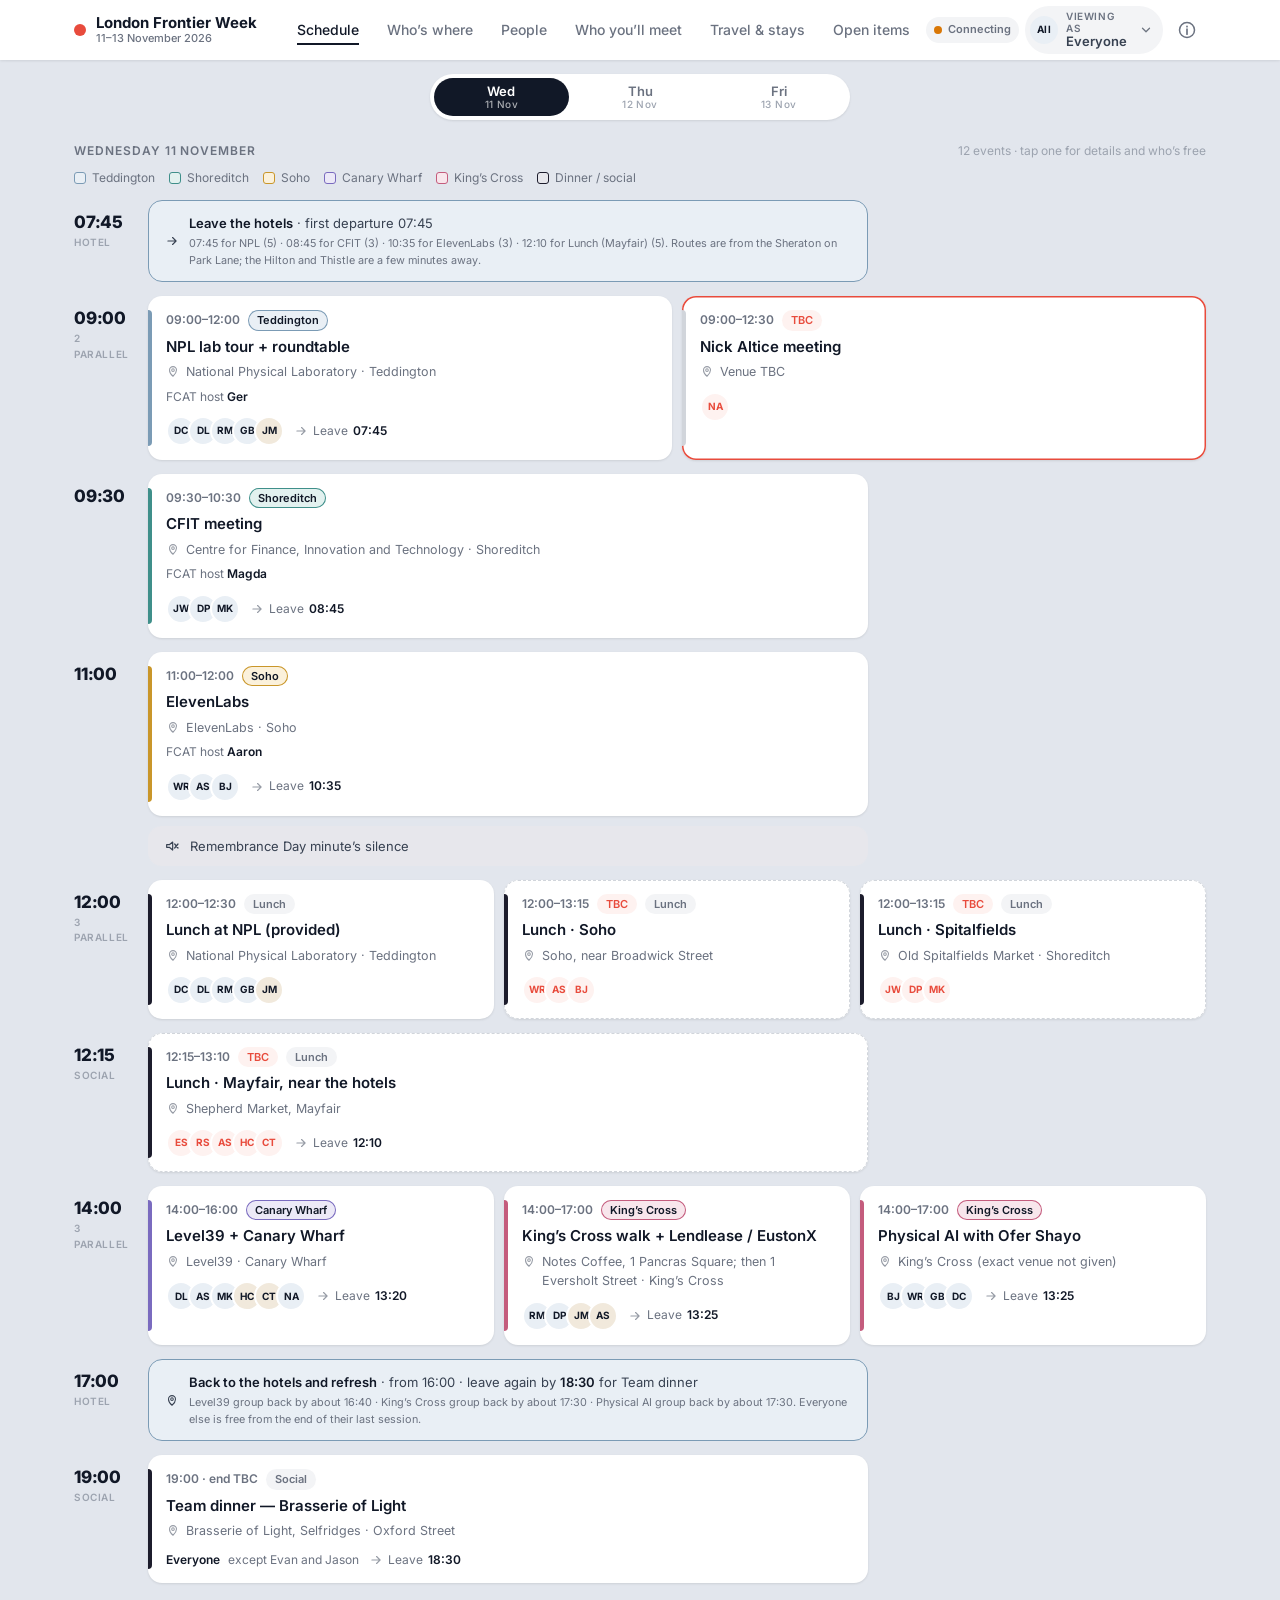
==== commit 24cc7f4c: "Add Who you'll meet section and FCAT hosts with meeting points - New 'Who you'll meet' tab: external" ====
--- a/index.html
+++ b/index.html
@@ -34,7 +34,8 @@
         <a class="nav-link" data-tab="schedule" href="#schedule">Schedule</a>
         <a class="nav-link" data-tab="board" href="#board">Who’s where</a>
         <a class="nav-link" data-tab="people" href="#people">People</a>
-        <a class="nav-link" data-tab="logistics" href="#logistics">Travel &amp; stays</a>
+        <a class="nav-link" data-tab="meet" href="#meet"><span class="nav-full">Who you’ll meet</span><span class="nav-short">Meet</span></a>
+        <a class="nav-link" data-tab="logistics" href="#logistics">Travel<span class="nav-full"> &amp; stays</span></a>
         <a class="nav-link" data-tab="issues" href="#issues">Open items</a>
       </nav>
 
@@ -70,6 +71,10 @@
       <svg viewBox="0 0 24 24" aria-hidden="true"><circle cx="9" cy="8.5" r="3.5" fill="none" stroke="currentColor" stroke-width="1.8"/><path d="M3 19c0-3.3 2.7-5.5 6-5.5s6 2.2 6 5.5" fill="none" stroke="currentColor" stroke-width="1.8" stroke-linecap="round"/><path d="M15.5 5.5a3 3 0 0 1 0 6M17 13.8c2.4.5 4 2.4 4 5.2" fill="none" stroke="currentColor" stroke-width="1.8" stroke-linecap="round"/></svg>
       <span>People</span>
     </a>
+    <a class="bn-item" data-tab="meet" href="#meet">
+      <svg viewBox="0 0 24 24" aria-hidden="true"><rect x="3.5" y="5" width="17" height="14" rx="3" fill="none" stroke="currentColor" stroke-width="1.8"/><circle cx="9" cy="11" r="2.2" fill="none" stroke="currentColor" stroke-width="1.8"/><path d="M5.8 16.5c.5-1.6 1.7-2.5 3.2-2.5s2.7.9 3.2 2.5M14.5 10h3M14.5 13.5h3" fill="none" stroke="currentColor" stroke-width="1.8" stroke-linecap="round"/></svg>
+      <span>Meet</span>
+    </a>
     <a class="bn-item" data-tab="logistics" href="#logistics">
       <svg viewBox="0 0 24 24" aria-hidden="true"><path d="M12 21s6-5.2 6-10.5A6 6 0 0 0 6 10.5C6 15.8 12 21 12 21z" fill="none" stroke="currentColor" stroke-width="1.8" stroke-linejoin="round"/><circle cx="12" cy="10.5" r="2.2" fill="none" stroke="currentColor" stroke-width="1.8"/></svg>
       <span>Travel</span>
--- a/styles.css
+++ b/styles.css
@@ -383,6 +383,30 @@
 .pc-role { display: block; font-size: 12px; color: var(--text-muted); white-space: nowrap; overflow: hidden; text-overflow: ellipsis; }
 .pc-hotel { display: block; font-size: 11.5px; color: var(--text-faint); margin-top: 2px; }
 .pc svg.arrow { flex: none; color: var(--text-faint); }
+/* ---------------------------------------------------- Who you'll meet */
+.meet-block { display: flex; flex-direction: column; gap: 12px; margin-bottom: 12px; }
+.meet-event { display: flex; flex-direction: column; gap: 2px; text-align: left; width: 100%; }
+.meet-time { font-size: 12px; font-weight: 700; color: var(--accent); }
+.meet-title { font-size: 16px; font-weight: 700; color: var(--text-primary); }
+.meet-venue { font-size: 12.5px; color: var(--text-muted); }
+.meet-event:hover .meet-title { text-decoration: underline; }
+.meet-grid { display: grid; gap: 10px; grid-template-columns: 1fr; }
+.mc { background: var(--surface-muted); border-radius: var(--radius-md); padding: 12px 14px; display: flex; flex-direction: column; gap: 8px; min-width: 0; }
+.mc-head { display: flex; align-items: flex-start; gap: 10px; }
+.mc-head .avatar { width: 36px; height: 36px; font-size: 12px; border: 0; flex: none; }
+.mc-head .badge { margin-left: auto; flex: none; }
+.mc-id { min-width: 0; display: flex; flex-direction: column; }
+.mc-name { font-size: 14px; font-weight: 600; color: var(--text-primary); }
+.mc-role { font-size: 12px; color: var(--text-muted); }
+.mc-bio { font-size: 13px; line-height: 1.45; color: var(--text-secondary, var(--text-muted)); margin: 0; }
+.mc-link { align-self: flex-start; display: inline-flex; align-items: center; gap: 6px; font-size: 12.5px; font-weight: 600; color: #0A66C2; text-decoration: none; }
+.mc-link:hover { text-decoration: underline; }
+.host-box { display: flex; flex-direction: column; gap: 8px; background: var(--surface-muted); border-left: 3px solid var(--accent); border-radius: var(--radius-md); padding: 10px 14px; font-size: 13px; }
+.host-row { display: grid; grid-template-columns: 82px 1fr; gap: 10px; align-items: center; }
+.host-row b { font-size: 11px; text-transform: uppercase; letter-spacing: .05em; color: var(--text-faint); }
+.host-row .chips { margin: 0; }
+.ev-host { font-size: 12px; color: var(--text-muted); }
+.ev-host b { color: var(--text-primary); font-weight: 600; }
 .people-groups { display: flex; gap: 6px; flex-wrap: wrap; margin-bottom: 12px; }
 .filter-pill { padding: 6px 12px; border-radius: var(--radius-pill); background: var(--surface); box-shadow: var(--shadow-sm); font-size: 12px; font-weight: 600; color: var(--text-muted); }
 .filter-pill.active { background: var(--text-primary); color: #fff; }
@@ -652,7 +676,7 @@
 .bottomnav {
   position: fixed; left: 0; right: 0; bottom: 0; z-index: 30;
   background: var(--surface); box-shadow: 0 -1px 3px rgba(0,0,0,.06);
-  display: grid; grid-template-columns: repeat(5, 1fr);
+  display: grid; grid-template-columns: repeat(6, 1fr);
   height: calc(var(--bottomnav-h) + env(safe-area-inset-bottom));
   padding-bottom: env(safe-area-inset-bottom);
 }
@@ -676,6 +700,7 @@
   .slot-cards { grid-template-columns: repeat(auto-fit, minmax(280px, 1fr)); }
   .slot-cards.single { grid-template-columns: minmax(0, 720px); }
   .people-grid { grid-template-columns: repeat(2, minmax(0, 1fr)); }
+  .meet-grid { grid-template-columns: repeat(2, minmax(0, 1fr)); }
   .travel-grid { grid-template-columns: repeat(2, minmax(0, 1fr)); }
   .stat-row { grid-template-columns: repeat(4, 1fr); }
   .hotel-row { grid-template-columns: 1fr auto; align-items: center; }
@@ -687,7 +712,8 @@
 @media (min-width: 900px) {
   body { padding-bottom: 0; }
   .bottomnav { display: none; }
-  .nav { display: flex; }
+  .nav { display: flex; gap: 18px; margin-left: 20px; }
+  .brand { flex: none; }
   .topbar-inner { padding: 0 24px; }
   .content { padding: 14px 24px 48px; }
   .daybar { padding: 14px 24px 8px; }
@@ -712,3 +738,8 @@
   body { background: #fff; }
   .card, .ev { box-shadow: none; border: 1px solid var(--border); }
 }
+
+/* Six sections in the top bar: shorter labels until there is room for the full ones */
+.nav-full { display: none; }
+@media (min-width: 900px) and (max-width: 1199px) { .brand-title .long, .brand-sub { display: none; } .nav { gap: 14px; margin-left: 16px; } }
+@media (min-width: 1200px) { .nav { gap: 28px; margin-left: 24px; } .nav-full { display: inline; } .nav-short { display: none; } }
